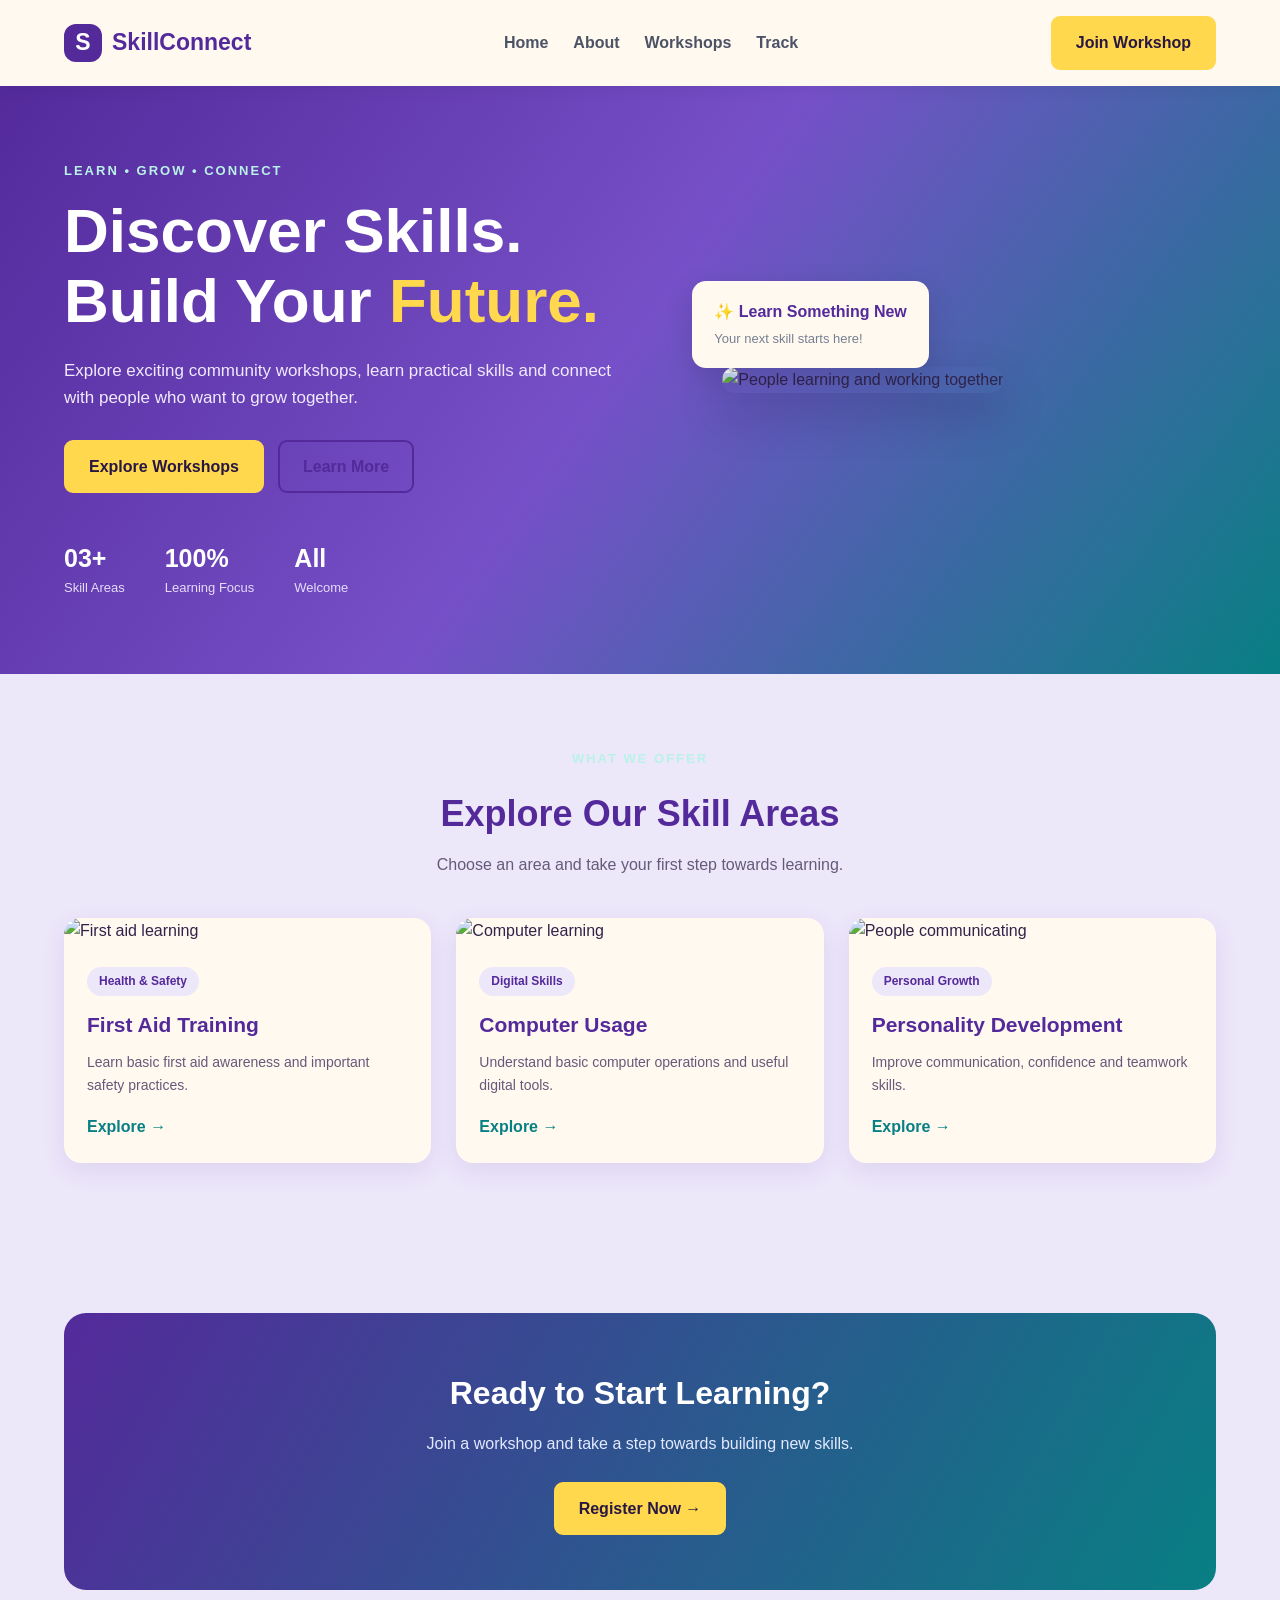
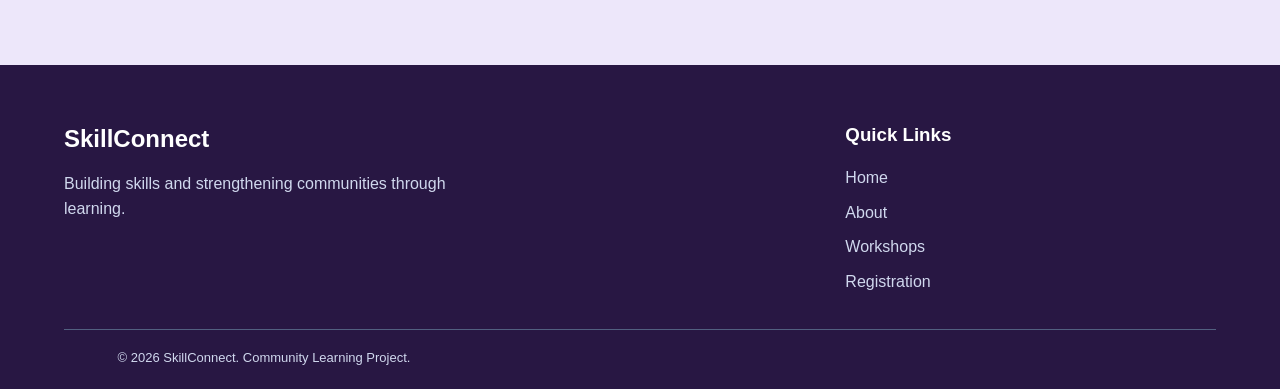
==== index.html @ 3102e282 "Initial SkillConnect website" ====
<!DOCTYPE html>
<html lang="en">
<head>
    <meta charset="UTF-8">
    <meta name="viewport" content="width=device-width, initial-scale=1.0">
    <title>SkillConnect | Community Workshops</title>
    <link rel="stylesheet" href="assets/css/style.css">
</head>
<body>

<header class="site-header">
    <div class="container nav-wrap">
        <a href="index.html" class="brand">
            <span class="brand-mark">S</span>
            SkillConnect
        </a>

        <button class="menu-toggle" id="menuToggle">☰</button>

        <nav class="nav-links" id="navLinks">
            <a href="index.html">Home</a>
            <a href="about.html">About</a>
            <a href="workshops.html">Workshops</a>
            <a href="tracking.html">Track</a>
        </nav>

        <div class="nav-actions">
            <a href="register.html" class="btn">Join Workshop</a>
        </div>
    </div>
</header>

<main>

    <section class="hero">
        <div class="container hero-grid">

            <div class="hero-copy">
                <p class="eyebrow">LEARN • GROW • CONNECT</p>

                <h1>Discover Skills.<br>
                    Build Your <span>Future.</span>
                </h1>

                <p>
                    Explore exciting community workshops, learn practical
                    skills and connect with people who want to grow together.
                </p>

                <div class="hero-actions">
                    <a href="workshops.html" class="btn">Explore Workshops</a>
                    <a href="about.html" class="btn btn-outline">Learn More</a>
                </div>

                <div class="stats">
                    <div class="stat">
                        <h3>03+</h3>
                        <p>Skill Areas</p>
                    </div>

                    <div class="stat">
                        <h3>100%</h3>
                        <p>Learning Focus</p>
                    </div>

                    <div class="stat">
                        <h3>All</h3>
                        <p>Welcome</p>
                    </div>
                </div>
            </div>

            <div class="hero-art">
                <img
                    class="hero-photo"
                    src="https://images.unsplash.com/photo-1521737711867-e3b97375f902?auto=format&fit=crop&w=900&q=80"
                    alt="People learning and working together">

                <div class="float-card">
                    <strong>✨ Learn Something New</strong>
                    <p>Your next skill starts here!</p>
                </div>
            </div>

        </div>
    </section>

    <section class="section">
        <div class="container">

            <div class="section-head">
                <p class="eyebrow">WHAT WE OFFER</p>
                <h2>Explore Our Skill Areas</h2>
                <p>Choose an area and take your first step towards learning.</p>
            </div>

            <div class="grid-3">

                <div class="card">
                    <img class="card-img"
                        src="https://images.unsplash.com/photo-1584515933487-779824d29309?auto=format&fit=crop&w=700&q=80"
                        alt="First aid learning">
                    <div class="card-body">
                        <span class="tag">Health & Safety</span>
                        <h3>First Aid Training</h3>
                        <p>Learn basic first aid awareness and important safety practices.</p>
                        <a href="first-aid.html" class="card-link">Explore →</a>
                    </div>
                </div>

                <div class="card">
                    <img class="card-img"
                        src="https://images.unsplash.com/photo-1516321318423-f06f85e504b3?auto=format&fit=crop&w=700&q=80"
                        alt="Computer learning">
                    <div class="card-body">
                        <span class="tag">Digital Skills</span>
                        <h3>Computer Usage</h3>
                        <p>Understand basic computer operations and useful digital tools.</p>
                        <a href="computer.html" class="card-link">Explore →</a>
                    </div>
                </div>

                <div class="card">
                    <img class="card-img"
                        src="https://images.unsplash.com/photo-1528605248644-14dd04022da1?auto=format&fit=crop&w=700&q=80"
                        alt="People communicating">
                    <div class="card-body">
                        <span class="tag">Personal Growth</span>
                        <h3>Personality Development</h3>
                        <p>Improve communication, confidence and teamwork skills.</p>
                        <a href="personality.html" class="card-link">Explore →</a>
                    </div>
                </div>

            </div>
        </div>
    </section>

    <section class="section">
        <div class="container">
            <div class="cta-band">
                <h2>Ready to Start Learning?</h2>
                <p>Join a workshop and take a step towards building new skills.</p>
                <a href="register.html" class="btn">Register Now →</a>
            </div>
        </div>
    </section>

</main>

<footer class="footer">
    <div class="container footer-grid">
        <div>
            <h2>SkillConnect</h2>
            <p>Building skills and strengthening communities through learning.</p>
        </div>

        <div>
            <h3>Quick Links</h3>
            <div class="footer-links">
                <a href="index.html">Home</a>
                <a href="about.html">About</a>
                <a href="workshops.html">Workshops</a>
                <a href="register.html">Registration</a>
            </div>
        </div>
    </div>

    <div class="container footer-bottom">
        <p>© 2026 SkillConnect. Community Learning Project.</p>
    </div>
</footer>

<script src="assets/js/app.js"></script>
</body>
</html>
---- assets/css/style.css ----
/* GENERAL SETTINGS */
* {
    margin: 0;
    padding: 0;
    box-sizing: border-box;
}

html {
    scroll-behavior: smooth;
}

body {
    font-family: 'Segoe UI', Arial, sans-serif;
    background: #fffaf5;
    color: #26324a;
    line-height: 1.6;
}

a {
    text-decoration: none;
    color: inherit;
}

.container {
    width: 90%;
    max-width: 1200px;
    margin: auto;
}

/* HEADER */
.site-header {
    background: white;
    padding: 16px 0;
    box-shadow: 0 3px 15px rgba(0, 0, 0, 0.06);
    position: sticky;
    top: 0;
    z-index: 100;
}

.nav-wrap {
    display: flex;
    align-items: center;
    justify-content: space-between;
    gap: 20px;
}

.brand {
    display: flex;
    align-items: center;
    gap: 10px;
    font-size: 23px;
    font-weight: 800;
    color: #293b70;
}

.brand-mark {
    background: #ff795e;
    color: white;
    width: 38px;
    height: 38px;
    display: grid;
    place-items: center;
    border-radius: 12px;
}

.nav-links {
    display: flex;
    gap: 25px;
    align-items: center;
}

.nav-links a {
    font-weight: 600;
    color: #4b5365;
    transition: 0.3s;
}

.nav-links a:hover {
    color: #ff795e;
}

.nav-actions {
    display: flex;
    align-items: center;
}

.menu-toggle {
    display: none;
    border: none;
    background: #293b70;
    color: white;
    padding: 8px 12px;
    border-radius: 8px;
    font-size: 20px;
    cursor: pointer;
}

/* BUTTONS */
.btn {
    display: inline-block;
    background: #ff795e;
    color: white;
    padding: 12px 23px;
    border-radius: 9px;
    font-weight: 700;
    border: 2px solid #ff795e;
    transition: 0.3s;
    cursor: pointer;
}

.btn:hover {
    background: #e95e46;
    border-color: #e95e46;
    transform: translateY(-2px);
}

.btn-outline {
    background: transparent;
    color: #293b70;
    border-color: #293b70;
}

.btn-outline:hover {
    background: #293b70;
    color: white;
}

/* HERO SECTION */
.hero {
    padding: 75px 0;
    background: linear-gradient(120deg, #fff0e7, #e9f5ff);
    overflow: hidden;
}

.hero-grid {
    display: grid;
    grid-template-columns: 1.1fr 0.9fr;
    align-items: center;
    gap: 55px;
}

.eyebrow {
    color: #ed765b;
    font-weight: 800;
    letter-spacing: 2px;
    font-size: 13px;
    margin-bottom: 15px;
}

.hero-copy h1 {
    font-size: clamp(38px, 5vw, 62px);
    line-height: 1.12;
    color: #293b70;
    margin-bottom: 22px;
}

.hero-copy h1 span {
    color: #ff795e;
}

.hero-copy > p:not(.eyebrow) {
    color: #606b7d;
    font-size: 17px;
    max-width: 550px;
}

.hero-actions {
    display: flex;
    gap: 14px;
    flex-wrap: wrap;
    margin-top: 28px;
}

.stats {
    display: flex;
    gap: 40px;
    margin-top: 45px;
    flex-wrap: wrap;
}

.stat h3 {
    color: #293b70;
    font-size: 25px;
}

.stat p {
    color: #778092;
    font-size: 13px;
}

.hero-art {
    position: relative;
}

.hero-photo {
    width: 100%;
    height: 430px;
    object-fit: cover;
    border-radius: 25px;
    box-shadow: 0 20px 45px rgba(41, 59, 112, 0.18);
}

.float-card {
    position: absolute;
    bottom: 25px;
    left: -30px;
    background: white;
    padding: 18px 22px;
    border-radius: 14px;
    box-shadow: 0 10px 30px rgba(0, 0, 0, 0.12);
}

.float-card strong {
    color: #293b70;
}

.float-card p {
    color: #778092;
    font-size: 13px;
    margin-top: 4px;
}

/* GENERAL SECTIONS */
.section {
    padding: 75px 0;
}

.section-head {
    text-align: center;
    max-width: 650px;
    margin: 0 auto 40px;
}

.section-head h2 {
    font-size: 36px;
    color: #293b70;
    margin-bottom: 10px;
}

.section-head > p:not(.eyebrow) {
    color: #778092;
}

/* WORKSHOP CARDS */
.grid-3 {
    display: grid;
    grid-template-columns: repeat(3, 1fr);
    gap: 25px;
}

.card {
    background: white;
    border-radius: 17px;
    overflow: hidden;
    box-shadow: 0 8px 25px rgba(41, 59, 112, 0.08);
    transition: 0.3s;
}

.card:hover {
    transform: translateY(-7px);
    box-shadow: 0 15px 35px rgba(41, 59, 112, 0.15);
}

.card-img {
    width: 100%;
    height: 210px;
    object-fit: cover;
}

.card-body {
    padding: 23px;
}

.tag {
    display: inline-block;
    background: #fff0e7;
    color: #e96c51;
    padding: 5px 12px;
    border-radius: 20px;
    font-size: 12px;
    font-weight: 700;
    margin-bottom: 12px;
}

.card-body h3 {
    color: #293b70;
    font-size: 21px;
    margin-bottom: 10px;
}

.card-body p {
    color: #778092;
    font-size: 14px;
    margin-bottom: 18px;
}

.card-link {
    color: #ed765b;
    font-weight: 800;
}

/* CALL TO ACTION */
.cta-band {
    text-align: center;
    padding: 55px 25px;
    background: linear-gradient(120deg, #293b70, #526db2);
    color: white;
    border-radius: 22px;
}

.cta-band h2 {
    font-size: 32px;
    margin-bottom: 12px;
}

.cta-band p {
    margin-bottom: 25px;
    color: #e3eaff;
}

.cta-band .btn {
    background: #ff795e;
    border-color: #ff795e;
}

/* FOOTER */
.footer {
    background: #202e55;
    color: white;
    padding: 55px 0 20px;
}

.footer-grid {
    display: grid;
    grid-template-columns: 2fr 1fr;
    gap: 40px;
    padding-bottom: 35px;
}

.footer h2 {
    margin-bottom: 12px;
}

.footer h3 {
    margin-bottom: 15px;
}

.footer p {
    color: #d0d8ee;
    max-width: 400px;
}

.footer-links {
    display: flex;
    flex-direction: column;
    gap: 9px;
}

.footer-links a {
    color: #d0d8ee;
}

.footer-links a:hover {
    color: #ff947e;
}

.footer-bottom {
    border-top: 1px solid #526080;
    padding-top: 18px;
    text-align: center;
    font-size: 13px;
}

/* RESPONSIVE DESIGN */
@media (max-width: 850px) {
    .hero-grid {
        grid-template-columns: 1fr;
    }

    .hero-art {
        margin: 20px 0 0 20px;
    }

    .grid-3 {
        grid-template-columns: repeat(2, 1fr);
    }

    .nav-links {
        gap: 12px;
    }
}

@media (max-width: 650px) {
    .nav-wrap {
        flex-wrap: wrap;
    }

    .menu-toggle {
        display: block;
    }

    .nav-links {
        display: none;
        width: 100%;
        flex-direction: column;
        align-items: flex-start;
        padding: 15px 0;
    }

    .nav-links.active {
        display: flex;
    }

    .nav-actions {
        display: none;
    }

    .grid-3 {
        grid-template-columns: 1fr;
    }

    .hero {
        padding: 50px 0;
    }

    .hero-photo {
        height: 300px;
    }

    .float-card {
        left: -15px;
    }

    .stats {
        gap: 22px;
    }

    .section-head h2 {
        font-size: 29px;
    }

    .footer-grid {
        grid-template-columns: 1fr;
    }
}
/* REGISTRATION FORM */

.form-card {
    max-width: 700px;
    margin: auto;
    padding: 35px;
    background: white;
    border-radius: 18px;
    box-shadow: 0 10px 35px rgba(41, 59, 112, 0.10);
}

.form-group {
    margin-bottom: 22px;
}

.form-group label {
    display: block;
    color: #293b70;
    font-weight: 700;
    margin-bottom: 8px;
}

.form-group input,
.form-group select,
.form-group textarea {
    width: 100%;
    padding: 13px 15px;
    border: 1px solid #dce1eb;
    border-radius: 9px;
    font-family: inherit;
    font-size: 15px;
    background: #fffdfb;
    outline: none;
}

.form-group input:focus,
.form-group select:focus,
.form-group textarea:focus {
    border-color: #ff795e;
    box-shadow: 0 0 0 3px rgba(255, 121, 94, 0.12);
}

.form-group textarea {
    resize: vertical;
}

.form-message {
    margin-top: 18px;
    font-weight: 600;
    color: #238653;
}

@media (max-width: 600px) {
    .form-card {
        padding: 22px;
    }
}
/* TRACKING PAGE */

.tracking-result {
    margin-top: 25px;
    padding: 18px;
    border-radius: 10px;
    display: none;
    background: #eaf8ef;
    color: #247447;
}

.tracking-result.error {
    background: #fff0ed;
    color: #c64b3c;
}
/* ADMIN DASHBOARD */

.dashboard-top {
    display: flex;
    justify-content: space-between;
    align-items: center;
    gap: 20px;
    flex-wrap: wrap;
    margin-bottom: 25px;
}

.dashboard-top h1 {
    margin-bottom: 8px;
}

.demo-notice {
    background: #fff3cd;
    color: #795500;
    padding: 14px 18px;
    border-radius: 10px;
    margin-bottom: 25px;
    line-height: 1.6;
}

.dashboard-grid {
    display: grid;
    grid-template-columns: repeat(4, 1fr);
    gap: 20px;
    margin-bottom: 40px;
}

.dashboard-card {
    background: white;
    padding: 25px 20px;
    border-radius: 15px;
    box-shadow: 0 5px 18px rgba(0, 0, 0, 0.08);
    border-top: 5px solid #6c63ff;
}

.dashboard-card h3 {
    font-size: 16px;
    margin-bottom: 15px;
}

.dashboard-card h2 {
    font-size: 32px;
    color: #6c63ff;
}

.dashboard-table-section {
    background: white;
    padding: 25px;
    border-radius: 15px;
    box-shadow: 0 5px 18px rgba(0, 0, 0, 0.08);
}

.dashboard-table-section h2 {
    margin-bottom: 20px;
}

.table-wrap {
    width: 100%;
    overflow-x: auto;
}

table {
    width: 100%;
    border-collapse: collapse;
    min-width: 650px;
}

th,
td {
    padding: 14px;
    text-align: left;
    border-bottom: 1px solid #eeeeee;
}

th {
    background: #f1efff;
    color: #4b43a5;
}

tr:hover {
    background: #faf9ff;
}

/* FORM MESSAGES */

.form-message.success {
    color: #167a3e;
    background: #e7f8ed;
    padding: 12px;
    border-radius: 8px;
    margin-top: 15px;
}

.form-message.error {
    color: #b42318;
    background: #fdecea;
    padding: 12px;
    border-radius: 8px;
    margin-top: 15px;
}

/* MOBILE DASHBOARD */

@media (max-width: 900px) {
    .dashboard-grid {
        grid-template-columns: repeat(2, 1fr);
    }
}

@media (max-width: 550px) {
    .dashboard-grid {
        grid-template-columns: 1fr;
    }

    .dashboard-table-section {
        padding: 15px;
    }

    .dashboard-top {
        align-items: flex-start;
    }
}
/* ATTENDANCE MANAGEMENT */

.attendance-section {
    background: white;
    padding: 30px;
    margin-top: 35px;
    border-radius: 18px;
    box-shadow: 0 5px 18px rgba(0, 0, 0, 0.08);
}

.attendance-section h2 {
    margin-bottom: 10px;
    color: #4b43a5;
}

.attendance-section > p {
    margin-bottom: 22px;
    color: #666;
}

.attendance-controls {
    display: flex;
    align-items: end;
    flex-wrap: wrap;
    gap: 18px;
    margin-bottom: 25px;
}

.attendance-controls div {
    flex: 1;
    min-width: 180px;
}

.attendance-controls label {
    display: block;
    font-weight: 600;
    margin-bottom: 8px;
}

.attendance-controls select,
.attendance-controls input {
    width: 100%;
    padding: 12px;
    border: 1px solid #ddd;
    border-radius: 8px;
    font-size: 14px;
}

.attendance-section table {
    margin-bottom: 22px;
}

.attendance-section button {
    cursor: pointer;
}

#attendanceMessage {
    margin-top: 15px;
    font-weight: 600;
}

@media (max-width: 550px) {
    .attendance-section {
        padding: 18px;
    }

    .attendance-controls {
        flex-direction: column;
        align-items: stretch;
    }

    .attendance-controls div {
        width: 100%;
    }
}

/* =================================
   SKILLBRIDGE COLOUR THEME
   ================================= */

:root {
    --purple: #542A9B;
    --violet: #7650C8;
    --teal: #087F83;
    --lavender: #EDE7FA;
    --yellow: #FFD84D;
    --cream: #FFF9F0;
    --dark-purple: #281743;
    --dark-text: #30234A;
}

/* GENERAL BACKGROUND */

body {
    background: var(--lavender);
    color: var(--dark-text);
}

/* HEADER */

.site-header {
    background: var(--cream);
}

.brand {
    color: var(--purple);
}

.brand-mark {
    background: var(--purple);
}

.nav-links a:hover {
    color: var(--teal);
}

.menu-toggle {
    background: var(--purple);
}

/* BUTTONS */

.btn {
    background: var(--yellow);
    color: var(--dark-purple);
    border-color: var(--yellow);
}

.btn:hover {
    background: #F2C52F;
    border-color: #F2C52F;
}

.btn-outline {
    background: transparent;
    color: var(--purple);
    border-color: var(--purple);
}

.btn-outline:hover {
    background: var(--purple);
    color: white;
}

/* HERO SECTION */

.hero {
    background: linear-gradient(
        125deg,
        #542A9B 0%,
        #7650C8 48%,
        #087F83 100%
    );
}

.hero-copy h1 {
    color: white;
}

.hero-copy h1 span {
    color: var(--yellow);
}

.hero-copy > p:not(.eyebrow) {
    color: #F1EAFE;
}

.eyebrow {
    color: #B9F2E8;
}

.stat h3 {
    color: white;
}

.stat p {
    color: #E6DCF9;
}

.hero-photo {
    box-shadow: 0 20px 45px rgba(30, 15, 65, 0.25);
}

.float-card {
    background: var(--cream);
}

.float-card strong {
    color: var(--purple);
}

/* GENERAL SECTIONS */

.section-head h2 {
    color: var(--purple);
}

.section-head > p:not(.eyebrow) {
    color: #655A79;
}

/* WORKSHOP CARDS */

.card {
    background: var(--cream);
    box-shadow: 0 8px 25px rgba(84, 42, 155, 0.10);
}

.card:hover {
    box-shadow: 0 15px 35px rgba(84, 42, 155, 0.18);
}

.card-body h3 {
    color: var(--purple);
}

.card-body p {
    color: #655A79;
}

.tag {
    background: var(--lavender);
    color: var(--purple);
}

.card-link {
    color: var(--teal);
}

/* CALL TO ACTION */

.cta-band {
    background: linear-gradient(
        120deg,
        var(--purple),
        var(--teal)
    );
}

.cta-band .btn {
    background: var(--yellow);
    border-color: var(--yellow);
    color: var(--dark-purple);
}

/* FOOTER */

.footer {
    background: var(--dark-purple);
}

.footer-links a:hover {
    color: var(--yellow);
}

/* REGISTRATION FORM */

.form-card {
    background: var(--cream);
}

.form-group label {
    color: var(--purple);
}

.form-group input:focus,
.form-group select:focus,
.form-group textarea:focus {
    border-color: var(--teal);
    box-shadow: 0 0 0 3px rgba(8, 127, 131, 0.12);
}

/* TRACKING */

.tracking-result {
    background: #DDF4EB;
    color: #176B57;
}

.tracking-result.error {
    background: #FCE8E8;
    color: #A83245;
}

/* ADMIN DASHBOARD */

.demo-notice {
    background: #FFF1BD;
    color: #725300;
}

.dashboard-card {
    background: var(--cream);
    border-top-color: var(--teal);
}

.dashboard-card h2 {
    color: var(--purple);
}

.dashboard-table-section,
.attendance-section {
    background: var(--cream);
}

.attendance-section h2 {
    color: var(--purple);
}

th {
    background: var(--lavender);
    color: var(--purple);
}

tr:hover {
    background: #F4EFFC;
}

/* Workshop Venue and Schedule */

.workshop-schedule {
    background: #EDE7FA;
    border-radius: 16px;
    padding: 28px;
    margin: 35px 0;
    border-left: 5px solid #7650C8;
}

.workshop-schedule h2 {
    color: #542A9B;
    margin-bottom: 22px;
}

.schedule-details {
    display: grid;
    grid-template-columns: repeat(auto-fit, minmax(200px, 1fr));
    gap: 20px;
}

.schedule-item {
    display: flex;
    align-items: flex-start;
    gap: 12px;
    background: #FFF9F0;
    padding: 18px;
    border-radius: 12px;
}

.schedule-icon {
    font-size: 25px;
}

.schedule-item h3 {
    color: #542A9B;
    margin: 0 0 8px;
}

.schedule-item p {
    color: #30234A;
    margin: 4px 0;
    line-height: 1.5;
}

.location-link {
    display: inline-block;
    margin-top: 22px;
    padding: 12px 20px;
    background: #FFD84D;
    color: #281743;
    text-decoration: none;
    font-weight: bold;
    border-radius: 8px;
}

.location-link:hover {
    background: #7650C8;
    color: white;
}

@media (max-width: 600px) {
    .workshop-schedule {
        padding: 20px;
    }
}

/* Smooth Website Experience */

html {
    scroll-behavior: smooth;
}

a,
button,
.btn,
.workshop-card,
.dashboard-card {
    transition: all 0.3s ease;
}

a:hover {
    transition: color 0.3s ease;
}

.btn:hover,
button:hover {
    transform: translateY(-2px);
}

.workshop-card:hover,
.dashboard-card:hover {
    transform: translateY(-4px);
}

/* Better button interaction */

button,
.btn {
    cursor: pointer;
}

/* Smooth image appearance */

img {
    max-width: 100%;
    height: auto;
}
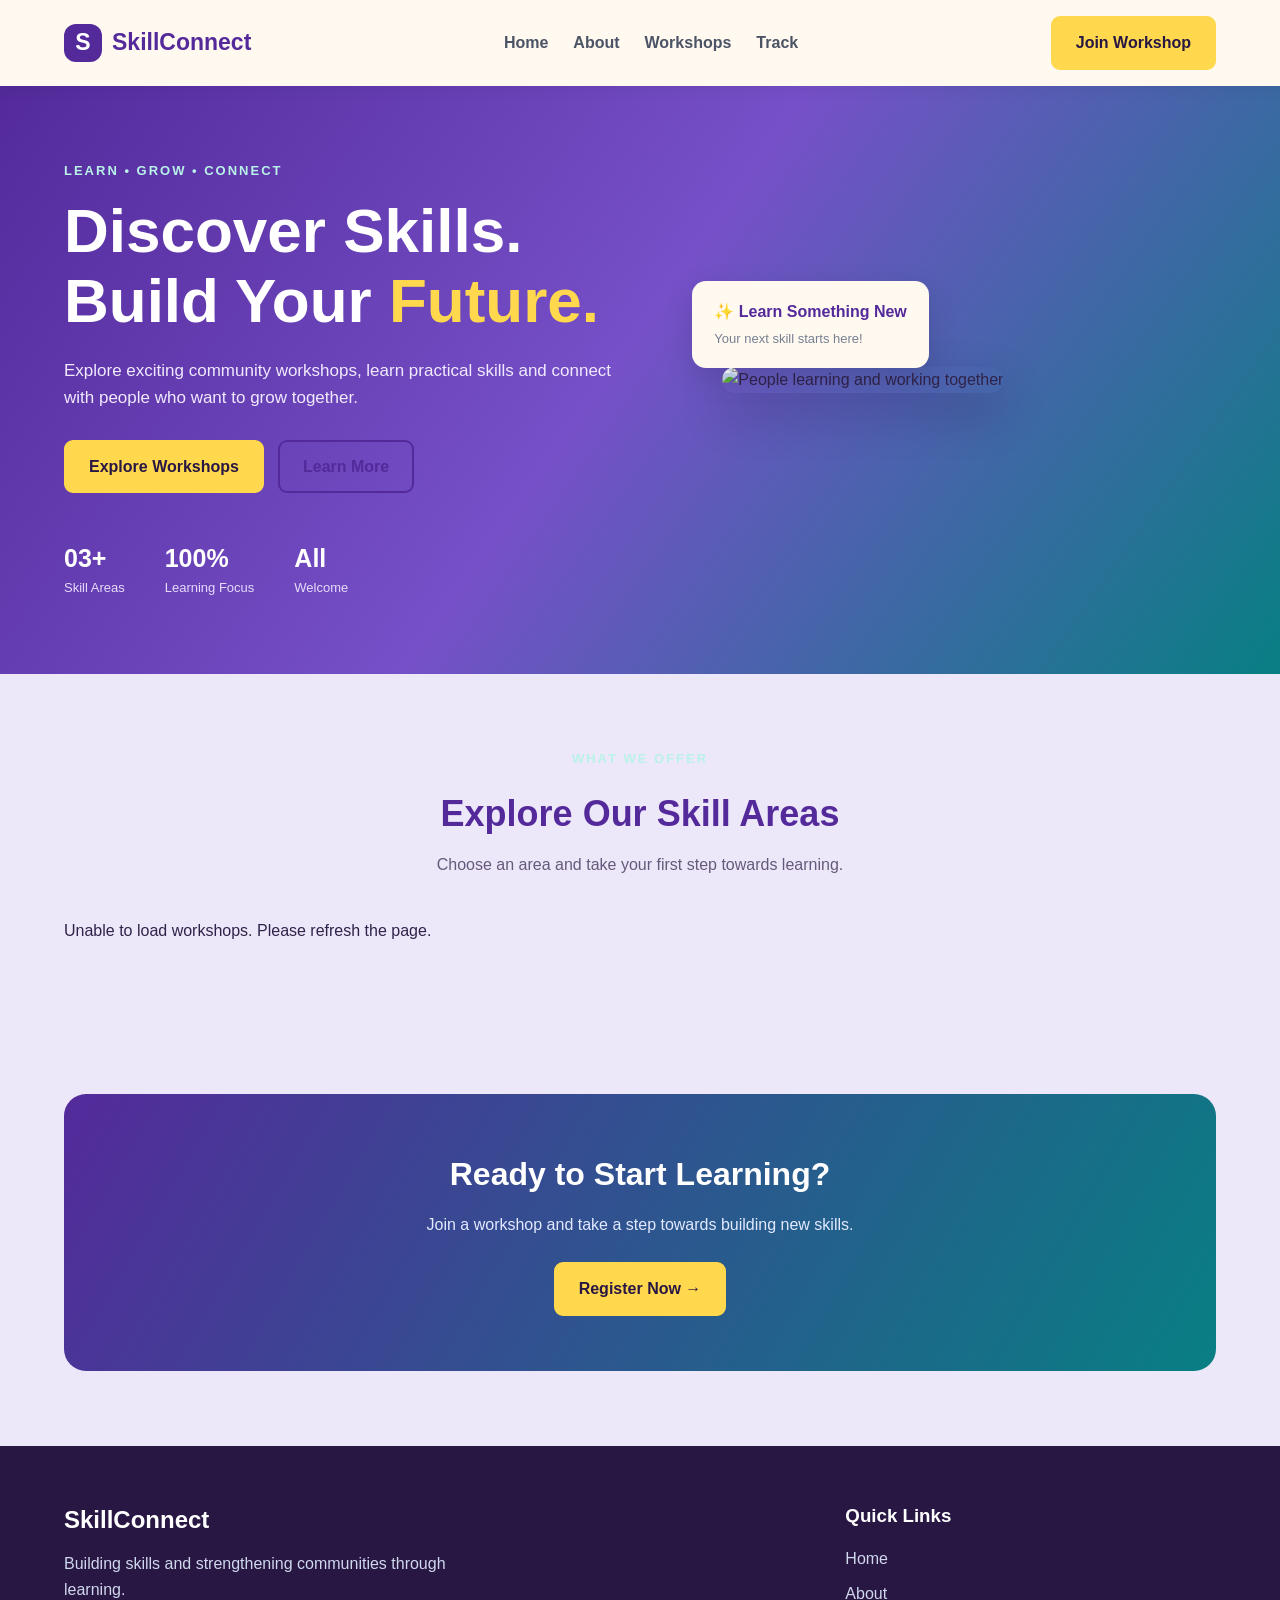
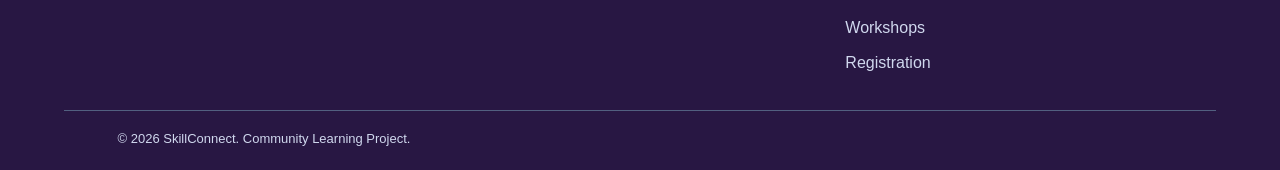
==== commit e73047ef: "Updated SkillConnect website and animations" ====
--- a/index.html
+++ b/index.html
@@ -1,3 +1,4 @@
+
 <!DOCTYPE html>
 <html lang="en">
 <head>
@@ -32,6 +33,7 @@
 
 <main>
 
+    <!-- HERO SECTION -->
     <section class="hero">
         <div class="container hero-grid">
 
@@ -85,6 +87,7 @@
         </div>
     </section>
 
+    <!-- DYNAMIC WORKSHOP SECTION -->
     <section class="section">
         <div class="container">
 
@@ -94,62 +97,32 @@
                 <p>Choose an area and take your first step towards learning.</p>
             </div>
 
-            <div class="grid-3">
+            <div class="grid-3" id="homeWorkshopList">
+                <p>Loading available workshops...</p>
+            </div>
 
-                <div class="card">
-                    <img class="card-img"
-                        src="https://images.unsplash.com/photo-1584515933487-779824d29309?auto=format&fit=crop&w=700&q=80"
-                        alt="First aid learning">
-                    <div class="card-body">
-                        <span class="tag">Health & Safety</span>
-                        <h3>First Aid Training</h3>
-                        <p>Learn basic first aid awareness and important safety practices.</p>
-                        <a href="first-aid.html" class="card-link">Explore →</a>
-                    </div>
-                </div>
-
-                <div class="card">
-                    <img class="card-img"
-                        src="https://images.unsplash.com/photo-1516321318423-f06f85e504b3?auto=format&fit=crop&w=700&q=80"
-                        alt="Computer learning">
-                    <div class="card-body">
-                        <span class="tag">Digital Skills</span>
-                        <h3>Computer Usage</h3>
-                        <p>Understand basic computer operations and useful digital tools.</p>
-                        <a href="computer.html" class="card-link">Explore →</a>
-                    </div>
-                </div>
-
-                <div class="card">
-                    <img class="card-img"
-                        src="https://images.unsplash.com/photo-1528605248644-14dd04022da1?auto=format&fit=crop&w=700&q=80"
-                        alt="People communicating">
-                    <div class="card-body">
-                        <span class="tag">Personal Growth</span>
-                        <h3>Personality Development</h3>
-                        <p>Improve communication, confidence and teamwork skills.</p>
-                        <a href="personality.html" class="card-link">Explore →</a>
-                    </div>
-                </div>
-
-            </div>
         </div>
     </section>
 
+    <!-- CALL TO ACTION -->
     <section class="section">
         <div class="container">
+
             <div class="cta-band">
                 <h2>Ready to Start Learning?</h2>
                 <p>Join a workshop and take a step towards building new skills.</p>
                 <a href="register.html" class="btn">Register Now →</a>
             </div>
+
         </div>
     </section>
 
 </main>
 
+<!-- FOOTER -->
 <footer class="footer">
     <div class="container footer-grid">
+
         <div>
             <h2>SkillConnect</h2>
             <p>Building skills and strengthening communities through learning.</p>
@@ -164,6 +137,7 @@
                 <a href="register.html">Registration</a>
             </div>
         </div>
+
     </div>
 
     <div class="container footer-bottom">
@@ -171,6 +145,10 @@
     </div>
 </footer>
 
+<!-- SCRIPTS -->
+<script src="https://cdn.jsdelivr.net/npm/@supabase/supabase-js@2"></script>
+<script src="assets/js/supabase-client.js"></script>
 <script src="assets/js/app.js"></script>
+
 </body>
-</html>+</html>
--- a/assets/css/style.css
+++ b/assets/css/style.css
@@ -1067,3 +1067,124 @@
     max-width: 100%;
     height: auto;
 }
+/* ADMIN WORKSHOP SEAT AVAILABILITY */
+
+.seat-management-section {
+    margin-top: 35px;
+}
+
+.seat-management-section > h2 {
+    color: #493078;
+    margin-bottom: 8px;
+}
+
+.seat-management-section > p {
+    color: #777;
+    margin-bottom: 22px;
+}
+
+.seat-admin-card {
+    background: linear-gradient(135deg, #ffffff, #f1eaff);
+    border: 1px solid #e0d2ff;
+    border-radius: 18px;
+    padding: 24px;
+    box-shadow: 0 6px 20px rgba(80, 45, 130, 0.08);
+    transition: transform 0.3s ease, box-shadow 0.3s ease;
+}
+
+.seat-admin-card:hover {
+    transform: translateY(-5px);
+    box-shadow: 0 12px 25px rgba(80, 45, 130, 0.15);
+}
+
+.seat-admin-card h3 {
+    color: #493078;
+    margin-bottom: 12px;
+}
+
+.seat-admin-card h2 {
+    color: #6741a5;
+    font-size: 30px;
+    margin: 16px 0 5px;
+}
+
+.seat-admin-card p {
+    color: #777;
+}
+
+.seat-admin-status {
+    display: inline-block;
+    padding: 7px 14px;
+    border-radius: 20px;
+    font-size: 13px;
+    font-weight: 600;
+}
+
+.seat-admin-status.available {
+    background: #e0f7ed;
+    color: #168653;
+}
+
+.seat-admin-status.full {
+    background: #ffe3e3;
+    color: #c62828;
+}
+
+.seat-admin-card .seat-progress {
+    height: 10px;
+    background: #e5dcf5;
+    border-radius: 20px;
+    overflow: hidden;
+    margin: 18px 0;
+}
+
+.seat-admin-card .seat-progress-fill {
+    height: 100%;
+    background: linear-gradient(90deg, #8054c7, #b18bea);
+    border-radius: 20px;
+    transition: width 0.5s ease;
+}
+
+.seat-admin-card > h3:last-child {
+    color: #6741a5;
+    font-size: 16px;
+}
+
+/* SCROLL REVEAL ANIMATIONS */
+
+.reveal {
+    opacity: 0;
+    transform: translateY(30px);
+    transition: opacity 0.7s ease, transform 0.7s ease;
+}
+
+.reveal.show {
+    opacity: 1;
+    transform: translateY(0);
+}
+
+/* Accessibility: respect reduced-motion preference */
+@media (prefers-reduced-motion: reduce) {
+    .reveal {
+        opacity: 1;
+        transform: none;
+        transition: none;
+    }
+}
+/* STAGGER ANIMATION FOR WORKSHOP CARDS */
+
+.grid-3 > .card.reveal:nth-child(1) {
+    transition-delay: 0.1s;
+}
+
+.grid-3 > .card.reveal:nth-child(2) {
+    transition-delay: 0.2s;
+}
+
+.grid-3 > .card.reveal:nth-child(3) {
+    transition-delay: 0.3s;
+}
+
+.grid-3 > .card.reveal:nth-child(4) {
+    transition-delay: 0.4s;
+}
